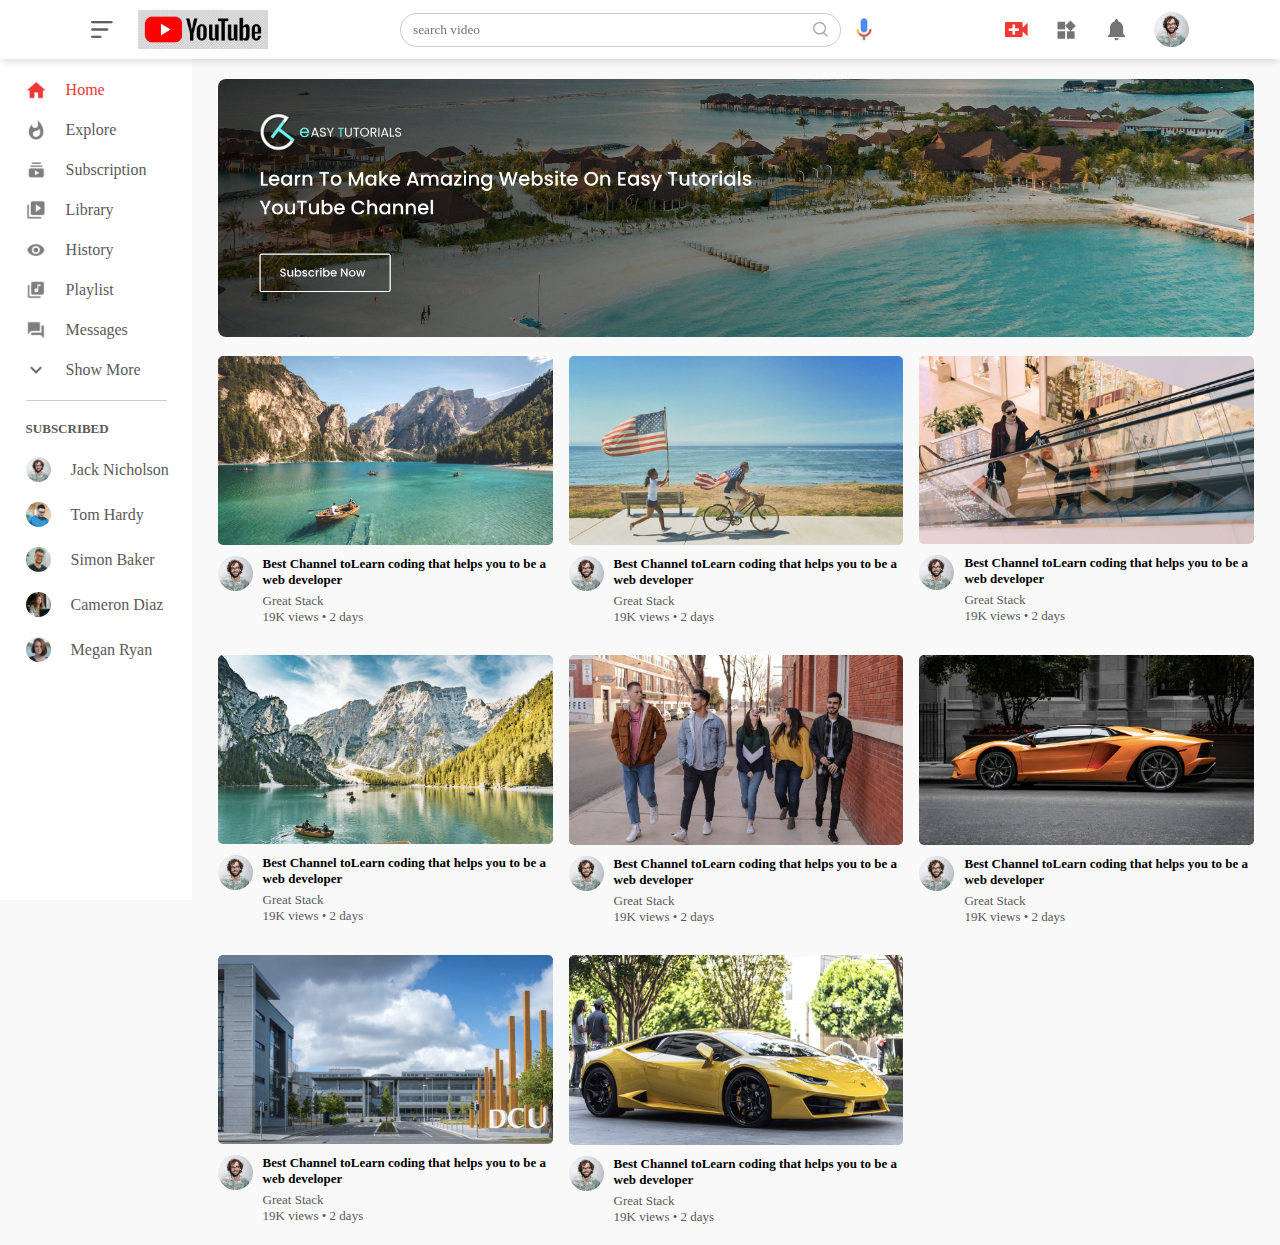
==== index.html @ 3945e8a6 "added and styled the list of videos and added some functionalities" ====
<!DOCTYPE html>
<html lang="en">
<head>
    <meta charset="UTF-8">
    <meta name="viewport" content="width=device-width, initial-scale=1.0">
   <link rel="stylesheet" href="style.css">
    <title>Youtube-clone</title>
</head>
<body>
    <!-- nav bar -->
     <nav class="flex-div">
        <div class="nav-left flex-div">
            <img class="menu-icon" src="./images/menu.png"   alt="">
            <img class="logo" src="./images/youtube_logo.png" width="140px" alt="">


        </div>

        <div class="nav-middle flex-div">
            <div class="search-box flex-div">
                <input type="text" placeholder="search video">
                <img src="images/search.png" alt="">
            </div>

            <img class="mic-icon" src="images/voice-search.png" alt="">
        </div>

        <div class="flex-div nav-right">
            <img src="images/upload.png" alt="">
            <img src="images/more.png" alt="">
            <img src="images/notification.png" alt="">
            <img class="user-icon" src="images/Jack.png" alt="">


        </div>
     </nav>

     <!-- Side bar -->

     <div class="sidebar">
        <div class="shortcut-links">
            <a href=""><img src="images/home.png" alt=""><p>Home</p></a>
            <a href=""><img src="images/explore.png" alt=""><p>Explore</p></a>
            <a href=""><img src="images/subscriprion.png" alt=""><p>Subscription</p></a>
            <a href=""><img src="images/library.png" alt=""><p>Library</p></a>
            <a href=""><img src="images/history.png" alt=""><p>History</p></a>
            <a href=""><img src="images/playlist.png" alt=""><p>Playlist</p></a>
            <a href=""><img src="images/messages.png" alt=""><p>Messages</p></a>
            <a href=""><img src="images/show-more.png" alt=""><p>Show More</p></a>
            <hr>
        </div>

        <div class="subscribed-list">
            <h3>SUBSCRIBED</h3>
            <a href=""><img src="images/Jack.png" alt=""><p>Jack Nicholson </p></a>
            <a href=""><img src="images/tom.png" alt=""><p>Tom Hardy </p></a>
            <a href=""><img src="images/simon.png" alt=""><p>Simon Baker </p></a>
            <a href=""><img src="images/cameron.png" alt=""><p>Cameron Diaz </p></a>
            <a href=""><img src="images/megan.png" alt=""><p>Megan Ryan</p></a>

        </div>
        

     </div>

     <!-- Main  -->

     <div class="container">
        <!-- Main top banner  -->
        <div class="banner">
            <img src="./images/banner.png" alt="">
        </div>
            <!-- List of videos -->
        <div class="list-container">
            <div class="vid-list">
                <a href="">
                <img class="thumbnail1" src="images/thumbnail1.png" alt="">
                </a>
                <div class="flex-div">
                    <img src="images/Jack.png" alt="">
                    <div class="vid-info">
                        <a href="">Best Channel toLearn coding that helps you to be a web developer</a>
                        <p>Great Stack</p>
                        <P>19K views &bull; 2 days </P>
                    </div>
                </div>
            </div>

            <div class="vid-list">
                <a href="">
                <img class="thumbnail1" src="images/thumbnail2.png" alt="">
                </a>
                <div class="flex-div">
                    <img src="images/Jack.png" alt="">
                    <div class="vid-info">
                        <a href="">Best Channel toLearn coding that helps you to be a web developer</a>
                        <p>Great Stack</p>
                        <P>19K views &bull; 2 days </P>
                    </div>
                </div>
            </div>

            <div class="vid-list">
                <a href="">
                <img class="thumbnail1" src="images/thumbnail3.png" alt="">
                </a>
                <div class="flex-div">
                    <img src="images/Jack.png" alt="">
                    <div class="vid-info">
                        <a href="">Best Channel toLearn coding that helps you to be a web developer</a>
                        <p>Great Stack</p>
                        <P>19K views &bull; 2 days </P>
                    </div>
                </div>
            </div>

            <div class="vid-list">
                <a href="">
                <img class="thumbnail1" src="images/thumbnail4.png" alt="">
                </a>
                <div class="flex-div">
                    <img src="images/Jack.png" alt="">
                    <div class="vid-info">
                        <a href="">Best Channel toLearn coding that helps you to be a web developer</a>
                        <p>Great Stack</p>
                        <P>19K views &bull; 2 days </P>
                    </div>
                </div>
            </div>

            <div class="vid-list">
                <a href="">
                <img class="thumbnail1" src="images/thumbnail5.png" alt="">
                </a>
                <div class="flex-div">
                    <img src="images/Jack.png" alt="">
                    <div class="vid-info">
                        <a href="">Best Channel toLearn coding that helps you to be a web developer</a>
                        <p>Great Stack</p>
                        <P>19K views &bull; 2 days </P>
                    </div>
                </div>
            </div>

            <div class="vid-list">
                <a href="">
                <img class="thumbnail1" src="images/thumbnail6.png" alt="">
                </a>
                <div class="flex-div">
                    <img src="images/Jack.png" alt="">
                    <div class="vid-info">
                        <a href="">Best Channel toLearn coding that helps you to be a web developer</a>
                        <p>Great Stack</p>
                        <P>19K views &bull; 2 days </P>
                    </div>
                </div>
            </div>

            <div class="vid-list">
                <a href="">
                <img class="thumbnail1" src="images/thumbnail7.png" alt="">
                </a>
                <div class="flex-div">
                    <img src="images/Jack.png" alt="">
                    <div class="vid-info">
                        <a href="">Best Channel toLearn coding that helps you to be a web developer</a>
                        <p>Great Stack</p>
                        <P>19K views &bull; 2 days </P>
                    </div>
                </div>
            </div>

            <div class="vid-list">
                <a href="">
                <img class="thumbnail1" src="images/thumbnail8.png" alt="">
                </a>
                <div class="flex-div">
                    <img src="images/Jack.png" alt="">
                    <div class="vid-info">
                        <a href="">Best Channel toLearn coding that helps you to be a web developer</a>
                        <p>Great Stack</p>
                        <P>19K views &bull; 2 days </P>
                    </div>
                </div>
            </div>
        </div>
     </div>

     <script src="script.js"></script>
</body>

</html>
---- style.css ----
*{
    margin: 0;
    padding: 0;
    font-family: 'poppins','sans-serif';
    box-sizing: border-box;
}

a{
    text-decoration: none;
    color:#5a5a5a
}

img{
    cursor: pointer;
}

/* nav bar  */

.flex-div{
    display: flex;
    align-items: center;
}

nav{
    padding: 10px 2%;
    justify-content: space-around;
    box-shadow: 0 0  10px rgba(0, 0, 0, 0.2);
    background: #fff;
    position: sticky;
    top: 0;
    z-index: 10;
}

.nav-right img{
    width: 25px;
    margin-right: 25px;
    
}
.nav-right .user-icon{
    width:35px;
    border-radius: 50%;
    margin-right:0;
}

.nav-left .menu-icon{
    width:22px;
    margin-right: 25px;
}

.nav-left .logo{
    width:130px
}

.nav-middle .mic-icon{
    width: 16px;

}

.nav-middle .search-box{
    border: 1px solid #ccc;
    margin-right: 15px;
    padding: 8px 12px;
    border-radius: 25px;

}

.nav-middle .search-box input{
    width:400px;
    border: 0;
    outline: 0;
    background: transparent;
}

.nav-middle .search-box img{
    width:15px;
}

/* Side bar */

.sidebar{
    background: #fff;
    width: 15%;
    height: 100vh;
    position: fixed;
    top:0;
    padding-left: 2%;
    padding-top: 80px;
}
.shortcut-links a img{
    width: 20px;
    margin-right: 20px;

}

.shortcut-links a {
    display: flex;
    align-items: center;
    margin-bottom: 20px;
    width: fit-content;
    flex-wrap: wrap;
}
.shortcut-links a:first-child{
    color:#ed3833;
}
.sidebar hr{
    border: 0;
    height: 1px;
    background: #ccc;
    width: 85%;
}
.subscribed-list h3{
    font-size: 13px;
    margin: 20px 0;
    color:#5a5a5a;
}

.subscribed-list a{
    display: flex;
    align-items: center;
    margin-bottom: 20px;
    width:fit-content;
    flex-wrap:wrap ;
}    
.subscribed-list a img{
    width: 25px;
    border-radius: 50%;
    margin-right: 20px;
}

.small-sidebar{
    width: 5%;
}

.small-sidebar a p{
    display: none;
}

.small-sidebar h3{
display: none;
}

/* To toggle menu icon  */
.small-sidebar hr{
    width: 50%;
    margin-bottom: 25px;
}

/* middle top (Banner ) */
.container{
    background: #f9f9f9;
    padding-left: 17%;
    padding-right: 2%;
    padding-top: 20px;
    padding-bottom: 20px;
}

.large-container{
    padding-left: 7%;

}


.banner{
    width: 100%

}
.banner img{
    width: 100%;
    border-radius: 8px;
}

.list-container{
    display: grid;
    grid-template-columns: repeat(auto-fit, minmax(250px, 1fr));
    grid-column-gap: 16px;
    grid-row-gap: 30px;
    margin-top:15px
}
.vid-list .thumbnail1{
    width: 100%;
    border-radius: 5px;
}

.vid-list .flex-div{
    align-items: flex-start;
    margin-top: 7px;
}

.vid-list .flex-div img{
    width: 35px;
    margin-right: 10px;
    border-radius: 50%;
}

.vid-info{
    color: #5a5a5a;
    font-size:13px;
}
.vid-info a{
    color: #000;
    font-weight: 600;
    display: block;
    margin-bottom: 5px;
}
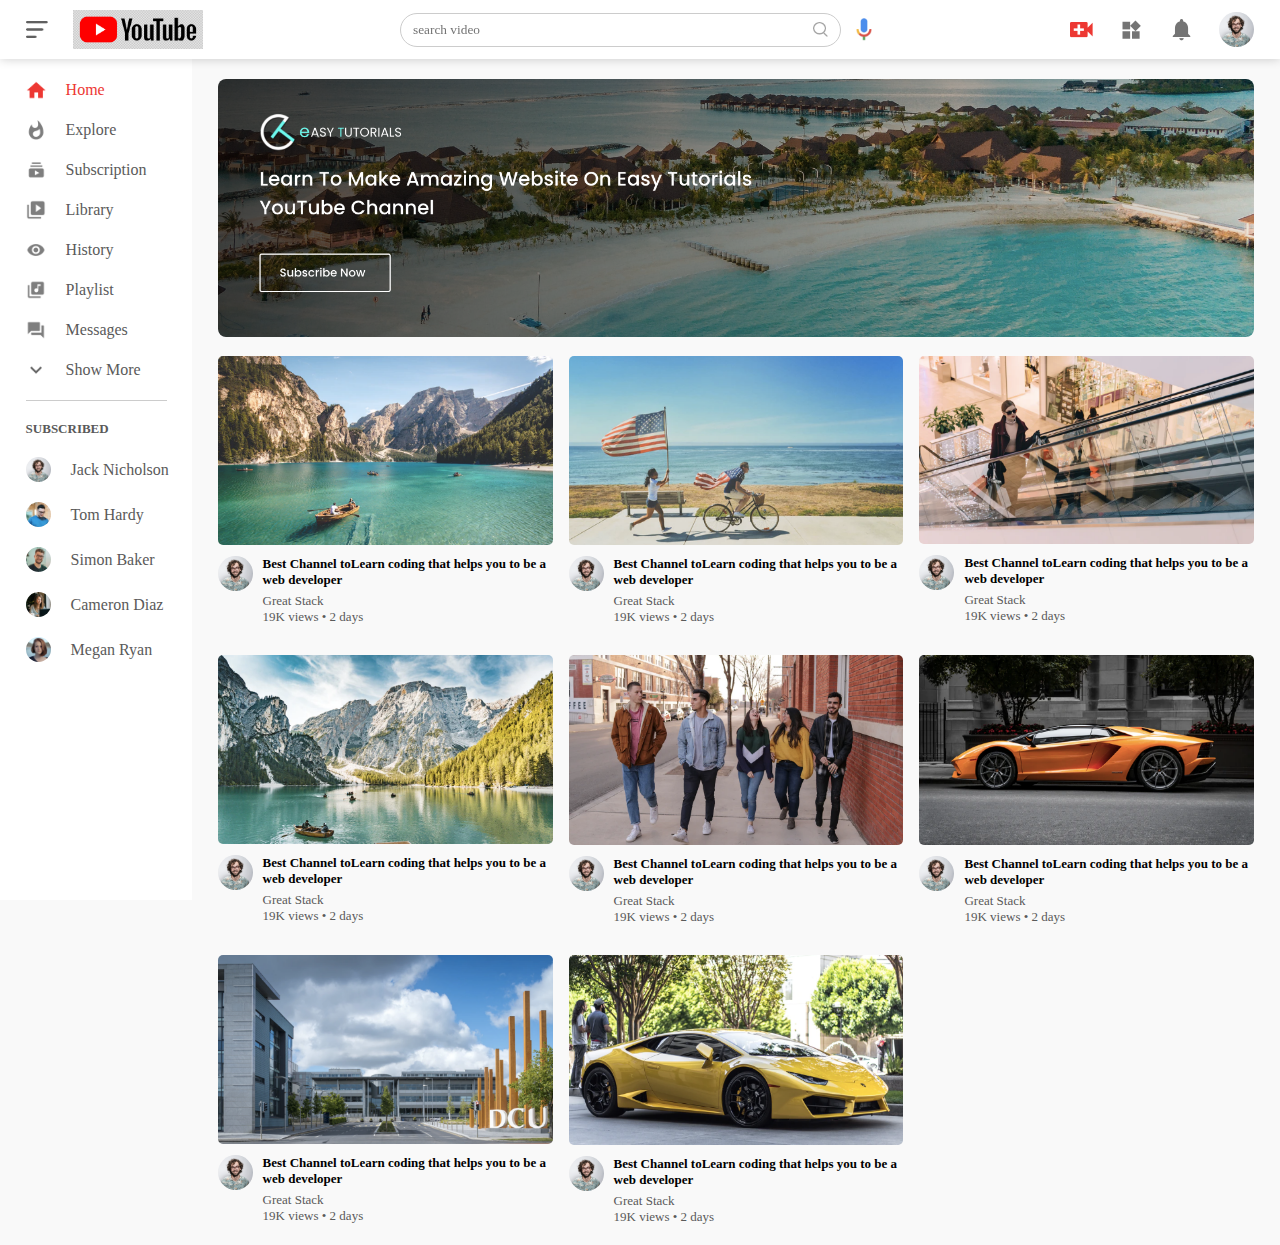
==== commit 499fb921: "added a video play page" ====
--- a/index.html
+++ b/index.html
@@ -73,13 +73,13 @@
             <!-- List of videos -->
         <div class="list-container">
             <div class="vid-list">
-                <a href="">
+                <a href="video-play.html">
                 <img class="thumbnail1" src="images/thumbnail1.png" alt="">
                 </a>
                 <div class="flex-div">
                     <img src="images/Jack.png" alt="">
                     <div class="vid-info">
-                        <a href="">Best Channel toLearn coding that helps you to be a web developer</a>
+                        <a href="video-play.html">Best Channel toLearn coding that helps you to be a web developer</a>
                         <p>Great Stack</p>
                         <P>19K views &bull; 2 days </P>
                     </div>
--- a/style.css
+++ b/style.css
@@ -23,7 +23,7 @@
 
 nav{
     padding: 10px 2%;
-    justify-content: space-around;
+    justify-content: space-between;
     box-shadow: 0 0  10px rgba(0, 0, 0, 0.2);
     background: #fff;
     position: sticky;
@@ -202,3 +202,39 @@
     display: block;
     margin-bottom: 5px;
 }
+
+
+/* Media Query */
+
+@media (max-width: 900px){
+    .menu-icon, .sidebar{
+        display: none;
+    }
+
+
+    .container, .large-container{
+        padding-left: 5%;
+        padding-right: 5%;
+    }
+
+    .nav-right img{
+        display: none;
+    }
+
+    .nav-right .user-icon{
+        display: block;
+        width: 30px;
+    }
+
+    .nav-middle .search-box input{
+        width: 100px;
+        
+    }
+    .nav-middle .mic-icon{
+        display: none;
+    }
+
+    .logo{
+        width:90px;
+    }
+}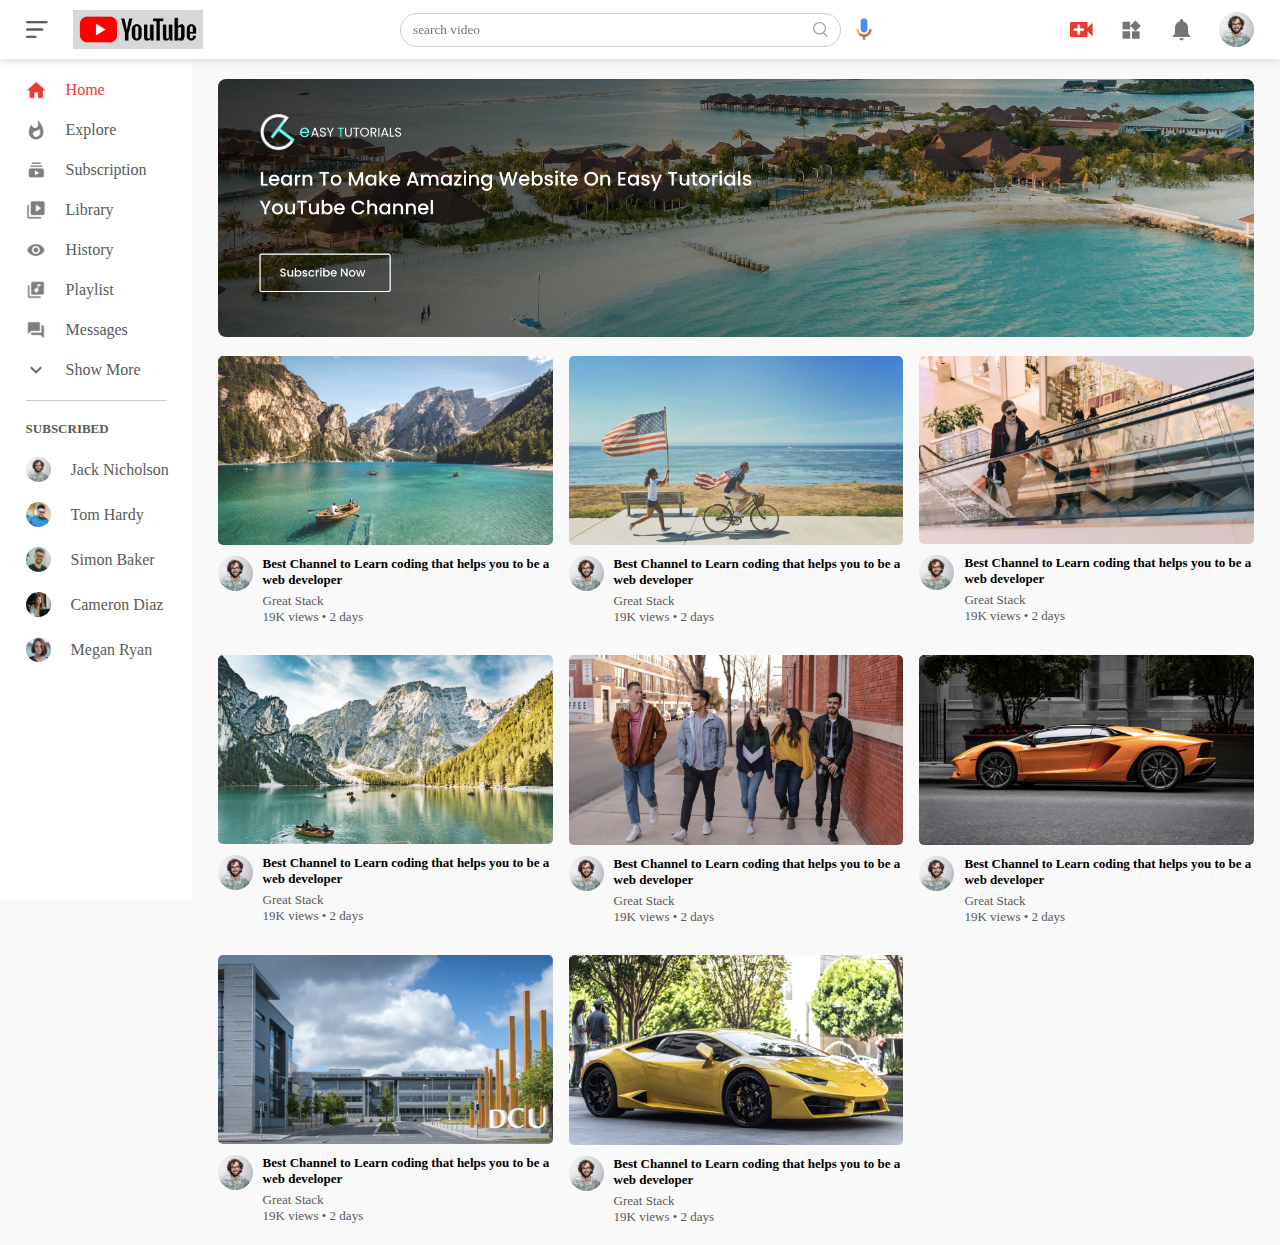
==== commit 0f58cdf6: "added and styled the layout of video and video info" ====
--- a/index.html
+++ b/index.html
@@ -79,7 +79,7 @@
                 <div class="flex-div">
                     <img src="images/Jack.png" alt="">
                     <div class="vid-info">
-                        <a href="video-play.html">Best Channel toLearn coding that helps you to be a web developer</a>
+                        <a href="video-play.html">Best Channel to Learn coding that helps you to be a web developer</a>
                         <p>Great Stack</p>
                         <P>19K views &bull; 2 days </P>
                     </div>
@@ -93,7 +93,7 @@
                 <div class="flex-div">
                     <img src="images/Jack.png" alt="">
                     <div class="vid-info">
-                        <a href="">Best Channel toLearn coding that helps you to be a web developer</a>
+                        <a href="">Best Channel to Learn coding that helps you to be a web developer</a>
                         <p>Great Stack</p>
                         <P>19K views &bull; 2 days </P>
                     </div>
@@ -107,7 +107,7 @@
                 <div class="flex-div">
                     <img src="images/Jack.png" alt="">
                     <div class="vid-info">
-                        <a href="">Best Channel toLearn coding that helps you to be a web developer</a>
+                        <a href="">Best Channel to Learn coding that helps you to be a web developer</a>
                         <p>Great Stack</p>
                         <P>19K views &bull; 2 days </P>
                     </div>
@@ -121,7 +121,7 @@
                 <div class="flex-div">
                     <img src="images/Jack.png" alt="">
                     <div class="vid-info">
-                        <a href="">Best Channel toLearn coding that helps you to be a web developer</a>
+                        <a href="">Best Channel to Learn coding that helps you to be a web developer</a>
                         <p>Great Stack</p>
                         <P>19K views &bull; 2 days </P>
                     </div>
@@ -135,7 +135,7 @@
                 <div class="flex-div">
                     <img src="images/Jack.png" alt="">
                     <div class="vid-info">
-                        <a href="">Best Channel toLearn coding that helps you to be a web developer</a>
+                        <a href="">Best Channel to Learn coding that helps you to be a web developer</a>
                         <p>Great Stack</p>
                         <P>19K views &bull; 2 days </P>
                     </div>
@@ -149,7 +149,7 @@
                 <div class="flex-div">
                     <img src="images/Jack.png" alt="">
                     <div class="vid-info">
-                        <a href="">Best Channel toLearn coding that helps you to be a web developer</a>
+                        <a href="">Best Channel to Learn coding that helps you to be a web developer</a>
                         <p>Great Stack</p>
                         <P>19K views &bull; 2 days </P>
                     </div>
@@ -163,7 +163,7 @@
                 <div class="flex-div">
                     <img src="images/Jack.png" alt="">
                     <div class="vid-info">
-                        <a href="">Best Channel toLearn coding that helps you to be a web developer</a>
+                        <a href="">Best Channel to Learn coding that helps you to be a web developer</a>
                         <p>Great Stack</p>
                         <P>19K views &bull; 2 days </P>
                     </div>
@@ -177,7 +177,7 @@
                 <div class="flex-div">
                     <img src="images/Jack.png" alt="">
                     <div class="vid-info">
-                        <a href="">Best Channel toLearn coding that helps you to be a web developer</a>
+                        <a href="">Best Channel to Learn coding that helps you to be a web developer</a>
                         <p>Great Stack</p>
                         <P>19K views &bull; 2 days </P>
                     </div>
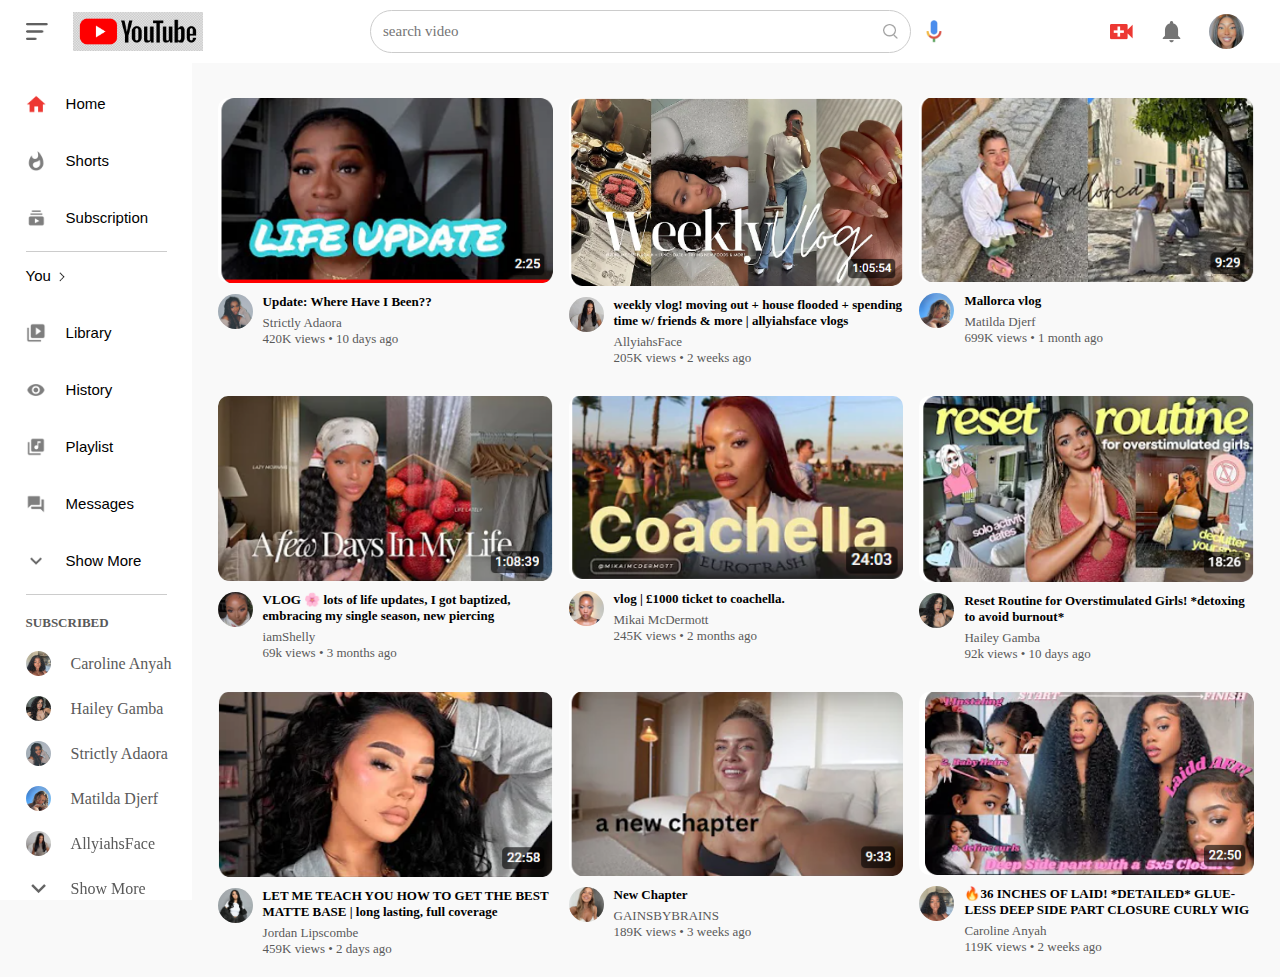
==== commit 4c674665: "updated design and added new images" ====
--- a/index.html
+++ b/index.html
@@ -27,9 +27,8 @@
 
         <div class="flex-div nav-right">
             <img src="images/upload.png" alt="">
-            <img src="images/more.png" alt="">
             <img src="images/notification.png" alt="">
-            <img class="user-icon" src="images/Jack.png" alt="">
+            <img class="user-icon" src="images/profile.png" alt="">
 
 
         </div>
@@ -39,9 +38,12 @@
 
      <div class="sidebar">
         <div class="shortcut-links">
-            <a href=""><img src="images/home.png" alt=""><p>Home</p></a>
-            <a href=""><img src="images/explore.png" alt=""><p>Explore</p></a>
+            <a  href=""><img src="images/home.png" alt=""><p>Home</p></a>
+            <a href=""><img src="images/explore.png" alt=""><p>Shorts</p></a>
             <a href=""><img src="images/subscriprion.png" alt=""><p>Subscription</p></a>
+            <hr>
+            <a href=""><p>You</p><img src="images/right.png" alt=""></a>
+
             <a href=""><img src="images/library.png" alt=""><p>Library</p></a>
             <a href=""><img src="images/history.png" alt=""><p>History</p></a>
             <a href=""><img src="images/playlist.png" alt=""><p>Playlist</p></a>
@@ -52,11 +54,12 @@
 
         <div class="subscribed-list">
             <h3>SUBSCRIBED</h3>
-            <a href=""><img src="images/Jack.png" alt=""><p>Jack Nicholson </p></a>
-            <a href=""><img src="images/tom.png" alt=""><p>Tom Hardy </p></a>
-            <a href=""><img src="images/simon.png" alt=""><p>Simon Baker </p></a>
-            <a href=""><img src="images/cameron.png" alt=""><p>Cameron Diaz </p></a>
-            <a href=""><img src="images/megan.png" alt=""><p>Megan Ryan</p></a>
+            <a href=""><img src="images/caro1.png" alt=""><p>Caroline Anyah</p></a>
+            <a href=""><img src="images/hailey1.png" alt=""><p>Hailey Gamba</p></a>
+            <a href=""><img src="images/adaora1.png" alt=""><p>Strictly Adaora </p></a>
+            <a href=""><img src="images/mat1.png" alt=""><p>Matilda Djerf</p></a>
+            <a href=""><img src="images/aaliyah1.jpg" alt=""><p>AllyiahsFace</p></a>
+            <a href=""><img src="images/show-more.png" alt=""><p>Show More</p></a>
 
         </div>
         
@@ -67,122 +70,141 @@
 
      <div class="container">
         <!-- Main top banner  -->
-        <div class="banner">
+        <!-- <div class="banner">
             <img src="./images/banner.png" alt="">
-        </div>
+        </div> -->
             <!-- List of videos -->
         <div class="list-container">
+
+            <div class="vid-list">
+                <a href="">
+                <img class="thumbnail1" src="images/adaora2.png" alt="">
+                </a>
+                <div class="flex-div">
+                    <img src="images/adaora1.png" alt="">
+                    <div class="vid-info">
+                        <a href="">Update: Where Have I Been??</a>
+                        <p>Strictly Adaora</p>
+                        <P>420K views &bull; 10 days ago </P>
+                    </div>
+                </div>
+            </div>
+
             <div class="vid-list">
                 <a href="video-play.html">
-                <img class="thumbnail1" src="images/thumbnail1.png" alt="">
-                </a>
-                <div class="flex-div">
-                    <img src="images/Jack.png" alt="">
-                    <div class="vid-info">
-                        <a href="video-play.html">Best Channel to Learn coding that helps you to be a web developer</a>
-                        <p>Great Stack</p>
-                        <P>19K views &bull; 2 days </P>
-                    </div>
-                </div>
-            </div>
-
-            <div class="vid-list">
-                <a href="">
-                <img class="thumbnail1" src="images/thumbnail2.png" alt="">
-                </a>
-                <div class="flex-div">
-                    <img src="images/Jack.png" alt="">
-                    <div class="vid-info">
-                        <a href="">Best Channel to Learn coding that helps you to be a web developer</a>
-                        <p>Great Stack</p>
-                        <P>19K views &bull; 2 days </P>
-                    </div>
-                </div>
-            </div>
-
-            <div class="vid-list">
-                <a href="">
-                <img class="thumbnail1" src="images/thumbnail3.png" alt="">
-                </a>
-                <div class="flex-div">
-                    <img src="images/Jack.png" alt="">
-                    <div class="vid-info">
-                        <a href="">Best Channel to Learn coding that helps you to be a web developer</a>
-                        <p>Great Stack</p>
-                        <P>19K views &bull; 2 days </P>
-                    </div>
-                </div>
-            </div>
-
-            <div class="vid-list">
-                <a href="">
-                <img class="thumbnail1" src="images/thumbnail4.png" alt="">
-                </a>
-                <div class="flex-div">
-                    <img src="images/Jack.png" alt="">
-                    <div class="vid-info">
-                        <a href="">Best Channel to Learn coding that helps you to be a web developer</a>
-                        <p>Great Stack</p>
-                        <P>19K views &bull; 2 days </P>
-                    </div>
-                </div>
-            </div>
-
-            <div class="vid-list">
-                <a href="">
-                <img class="thumbnail1" src="images/thumbnail5.png" alt="">
-                </a>
-                <div class="flex-div">
-                    <img src="images/Jack.png" alt="">
-                    <div class="vid-info">
-                        <a href="">Best Channel to Learn coding that helps you to be a web developer</a>
-                        <p>Great Stack</p>
-                        <P>19K views &bull; 2 days </P>
-                    </div>
-                </div>
-            </div>
-
-            <div class="vid-list">
-                <a href="">
-                <img class="thumbnail1" src="images/thumbnail6.png" alt="">
-                </a>
-                <div class="flex-div">
-                    <img src="images/Jack.png" alt="">
-                    <div class="vid-info">
-                        <a href="">Best Channel to Learn coding that helps you to be a web developer</a>
-                        <p>Great Stack</p>
-                        <P>19K views &bull; 2 days </P>
-                    </div>
-                </div>
-            </div>
-
-            <div class="vid-list">
-                <a href="">
-                <img class="thumbnail1" src="images/thumbnail7.png" alt="">
-                </a>
-                <div class="flex-div">
-                    <img src="images/Jack.png" alt="">
-                    <div class="vid-info">
-                        <a href="">Best Channel to Learn coding that helps you to be a web developer</a>
-                        <p>Great Stack</p>
-                        <P>19K views &bull; 2 days </P>
-                    </div>
-                </div>
-            </div>
-
-            <div class="vid-list">
-                <a href="">
-                <img class="thumbnail1" src="images/thumbnail8.png" alt="">
-                </a>
-                <div class="flex-div">
-                    <img src="images/Jack.png" alt="">
-                    <div class="vid-info">
-                        <a href="">Best Channel to Learn coding that helps you to be a web developer</a>
-                        <p>Great Stack</p>
-                        <P>19K views &bull; 2 days </P>
-                    </div>
-                </div>
-            </div>
+                <img class="thumbnail1" src="images/aaliyah3.png" alt="">
+                </a>
+                <div class="flex-div">
+                    <img src="images/aaliyah1.jpg" alt="">
+                    <div class="vid-info">
+                        <a href="video-play.html">weekly vlog! moving out + house flooded + spending time w/ friends & more | allyiahsface vlogs</a>
+                        <p>AllyiahsFace</p>
+                        <P>205K views &bull; 2 weeks ago </P>
+                    </div>
+                </div>
+            </div>
+
+            <div class="vid-list">
+                <a href="">
+                <img class="thumbnail1" src="images/mat2.png" alt="">
+                </a>
+                <div class="flex-div">
+                    <img src="images/mat1.png" alt="">
+                    <div class="vid-info">
+                        <a href="">Mallorca vlog</a>
+                        <p>Matilda Djerf</p>
+                        <P>699K views &bull; 1 month ago  </P>
+                    </div>
+                </div>
+            </div>
+
+            <div class="vid-list">
+                <a href="">
+                <img class="thumbnail1" src="images/Shelly2.png" alt="">
+                </a>
+                <div class="flex-div">
+                    <img src="images/Shelly1.png" alt="">
+                    <div class="vid-info">
+                        <a href="">VLOG 🌸 lots of life updates, I got baptized, embracing my single season, new piercing</a>
+                        <p>iamShelly</p>
+                        <P>69k views &bull; 3 months ago</P>
+                    </div>
+                </div>
+            </div>
+
+            
+
+            <div class="vid-list">
+                <a href="">
+                <img class="thumbnail1" src="images/mika1.png" alt="">
+                </a>
+                <div class="flex-div">
+                    <img src="images/mika2.png" alt="">
+                    <div class="vid-info">
+                        <a href="">vlog | £1000 ticket to coachella.</a>
+                        <p>Mikai McDermott</p>
+                        <P>245K views &bull; 2 months ago </P>
+                    </div>
+                </div>
+            </div>
+
+            <div class="vid-list">
+                <a href="">
+                <img class="thumbnail1" src="images/hailey2.png" alt="">
+                </a>
+                <div class="flex-div">
+                    <img src="images/hailey1.png" alt="">
+                    <div class="vid-info">
+                        <a href="">Reset Routine for Overstimulated Girls! *detoxing to avoid burnout*</a>
+                        <p>Hailey Gamba</p>
+                        <P>92k views &bull; 10 days ago</P>
+                    </div>
+                </div>
+            </div>
+
+            <div class="vid-list">
+                <a href="">
+                <img class="thumbnail1" src="images/jordan2.png" alt="">
+                </a>
+                <div class="flex-div">
+                    <img src="images/jordan1.png" alt="">
+                    <div class="vid-info">
+                        <a href="">LET ME TEACH YOU HOW TO GET THE BEST MATTE BASE | long lasting, full coverage</a>
+                        <p>Jordan Lipscombe</p>
+                        <P>459K views &bull; 2 days ago </P>
+                    </div>
+                </div>
+            </div>
+
+            <div class="vid-list">
+                <a href="">
+                <img class="thumbnail1" src="images/gain2.png" alt="">
+                </a>
+                <div class="flex-div">
+                    <img src="images/gain1.png" alt="">
+                    <div class="vid-info">
+                        <a href="">New Chapter</a>
+                        <p>GAINSBYBRAINS</p>
+                        <P>189K views &bull; 3 weeks ago </P>
+                    </div>
+                </div>
+            </div>
+
+
+            <div class="vid-list">
+                <a href="video-play.html">
+                <img class="thumbnail1" src="images/caro2.png" alt="">
+                </a>
+                <div class="flex-div">
+                    <img src="images/caro1.png" alt="">
+                    <div class="vid-info">
+                        <a href="video-play.html">🔥36 INCHES OF LAID! *DETAILED* GLUE-LESS DEEP SIDE PART CLOSURE CURLY WIG</a>
+                        <p>Caroline Anyah</p>
+                        <P>119K views &bull; 2 weeks ago </P>
+                    </div>
+                </div>
+            </div>
+
         </div>
      </div>
 
--- a/style.css
+++ b/style.css
@@ -24,7 +24,7 @@
 nav{
     padding: 10px 2%;
     justify-content: space-between;
-    box-shadow: 0 0  10px rgba(0, 0, 0, 0.2);
+    /* box-shadow: 0 0  10px rgba(0, 0, 0, 0.2); */
     background: #fff;
     position: sticky;
     top: 0;
@@ -39,7 +39,7 @@
 .nav-right .user-icon{
     width:35px;
     border-radius: 50%;
-    margin-right:0;
+    margin-right:10px;
 }
 
 .nav-left .menu-icon{
@@ -59,16 +59,17 @@
 .nav-middle .search-box{
     border: 1px solid #ccc;
     margin-right: 15px;
-    padding: 8px 12px;
+    padding: 12px 12px;
     border-radius: 25px;
 
 }
 
 .nav-middle .search-box input{
-    width:400px;
+    width:500px;
     border: 0;
     outline: 0;
     background: transparent;
+    font-size: 15px;
 }
 
 .nav-middle .search-box img{
@@ -95,13 +96,27 @@
 .shortcut-links a {
     display: flex;
     align-items: center;
-    margin-bottom: 20px;
+    margin-bottom: 10px;
     width: fit-content;
     flex-wrap: wrap;
 }
-.shortcut-links a:first-child{
-    color:#ed3833;
-}
+
+.shortcut-links a p{
+    font-size: 15px;
+    font-family: Arial, Helvetica, sans-serif;
+    font-weight: 500;
+    color: #000;
+}
+
+
+.shortcut-links  p{
+    margin:15px 0;
+    font-size: 15px;
+    font-family: Arial, Helvetica, sans-serif;
+    font-weight: 500;
+
+}
+
 .sidebar hr{
     border: 0;
     height: 1px;
@@ -171,14 +186,14 @@
 
 .list-container{
     display: grid;
-    grid-template-columns: repeat(auto-fit, minmax(250px, 1fr));
+    grid-template-columns: repeat(auto-fit, minmax(300px, 1fr));
     grid-column-gap: 16px;
     grid-row-gap: 30px;
     margin-top:15px
 }
 .vid-list .thumbnail1{
     width: 100%;
-    border-radius: 5px;
+    border-radius: 10px;
 }
 
 .vid-list .flex-div{
@@ -223,7 +238,7 @@
 
     .nav-right .user-icon{
         display: block;
-        width: 30px;
+        width: 33px;
     }
 
     .nav-middle .search-box input{
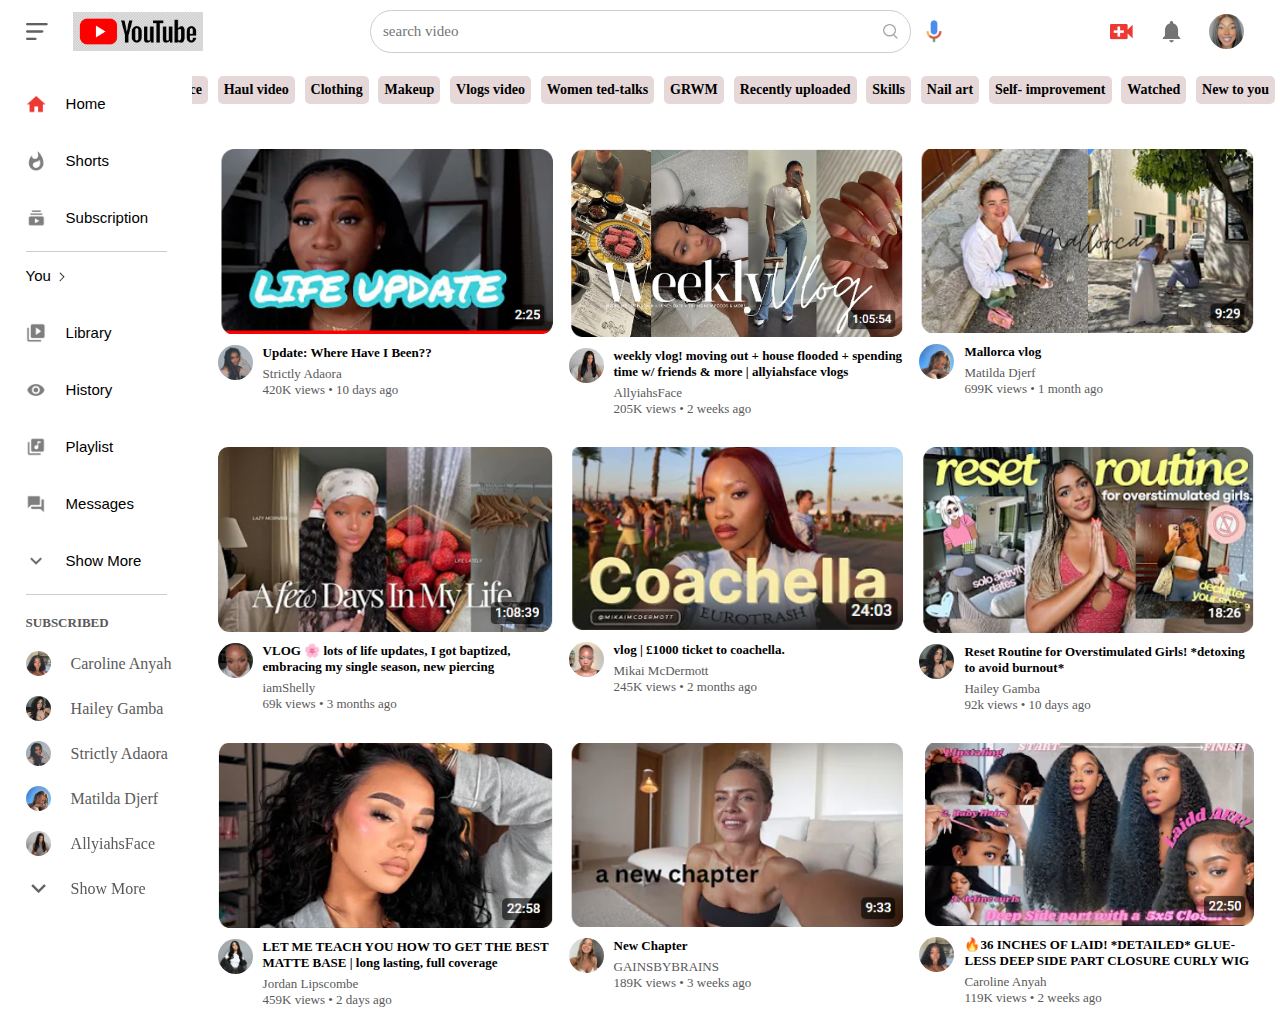
==== commit 08d2bf5d: "Added and styled second nav" ====
--- a/index.html
+++ b/index.html
@@ -34,6 +34,27 @@
         </div>
      </nav>
 
+     <!-- Girl tags -->
+
+     <div class="tag-nav">
+        <p>Self-confidence</p>
+        <p>Haul video</p>
+        <p>Clothing</p>
+        <p>Makeup</p>
+        <p>Vlogs video</p>
+        <p>Women ted-talks</p>
+        <p>GRWM</p>
+        <p>Recently uploaded</p>
+        <p>Skills</p>
+        <p>Nail art</p>
+        <p>Self- improvement</p>
+        <p>Watched </p>
+        <p>New to you</p>
+        
+
+
+     </div>
+
      <!-- Side bar -->
 
      <div class="sidebar">
--- a/style.css
+++ b/style.css
@@ -24,7 +24,6 @@
 nav{
     padding: 10px 2%;
     justify-content: space-between;
-    /* box-shadow: 0 0  10px rgba(0, 0, 0, 0.2); */
     background: #fff;
     position: sticky;
     top: 0;
@@ -75,6 +74,25 @@
 .nav-middle .search-box img{
     width:15px;
 }
+
+/* tag nav */
+.tag-nav{
+    display: flex;
+    font-size: 14px;
+    justify-content: space-around;
+    margin: 13px 0 10px 100px;
+    font-family: Arial, Helvetica, sans-serif;
+}
+
+.tag-nav p{
+    background: #e6d8d8;
+    padding: 6px;
+    border-radius: 5px;
+    font-weight: 600;
+   
+    
+}
+
 
 /* Side bar */
 
@@ -86,7 +104,15 @@
     top:0;
     padding-left: 2%;
     padding-top: 80px;
-}
+
+
+}
+
+.sidebar:hover{
+    overflow-y: scroll;
+    
+  }
+
 .shortcut-links a img{
     width: 20px;
     margin-right: 20px;
@@ -162,7 +188,7 @@
 
 /* middle top (Banner ) */
 .container{
-    background: #f9f9f9;
+    background: #fff;
     padding-left: 17%;
     padding-right: 2%;
     padding-top: 20px;
@@ -220,8 +246,25 @@
 
 
 /* Media Query */
+@media (max-width: 1200px){
+    .tag-nav{
+        font-size: 10px;
+    }
+
+}
+
+@media (max-width: 1000px){
+    .tag-nav{
+        font-size: 8px;
+    }
+}
+
 
 @media (max-width: 900px){
+
+    .tag-nav{
+       display: none;
+    }
     .menu-icon, .sidebar{
         display: none;
     }
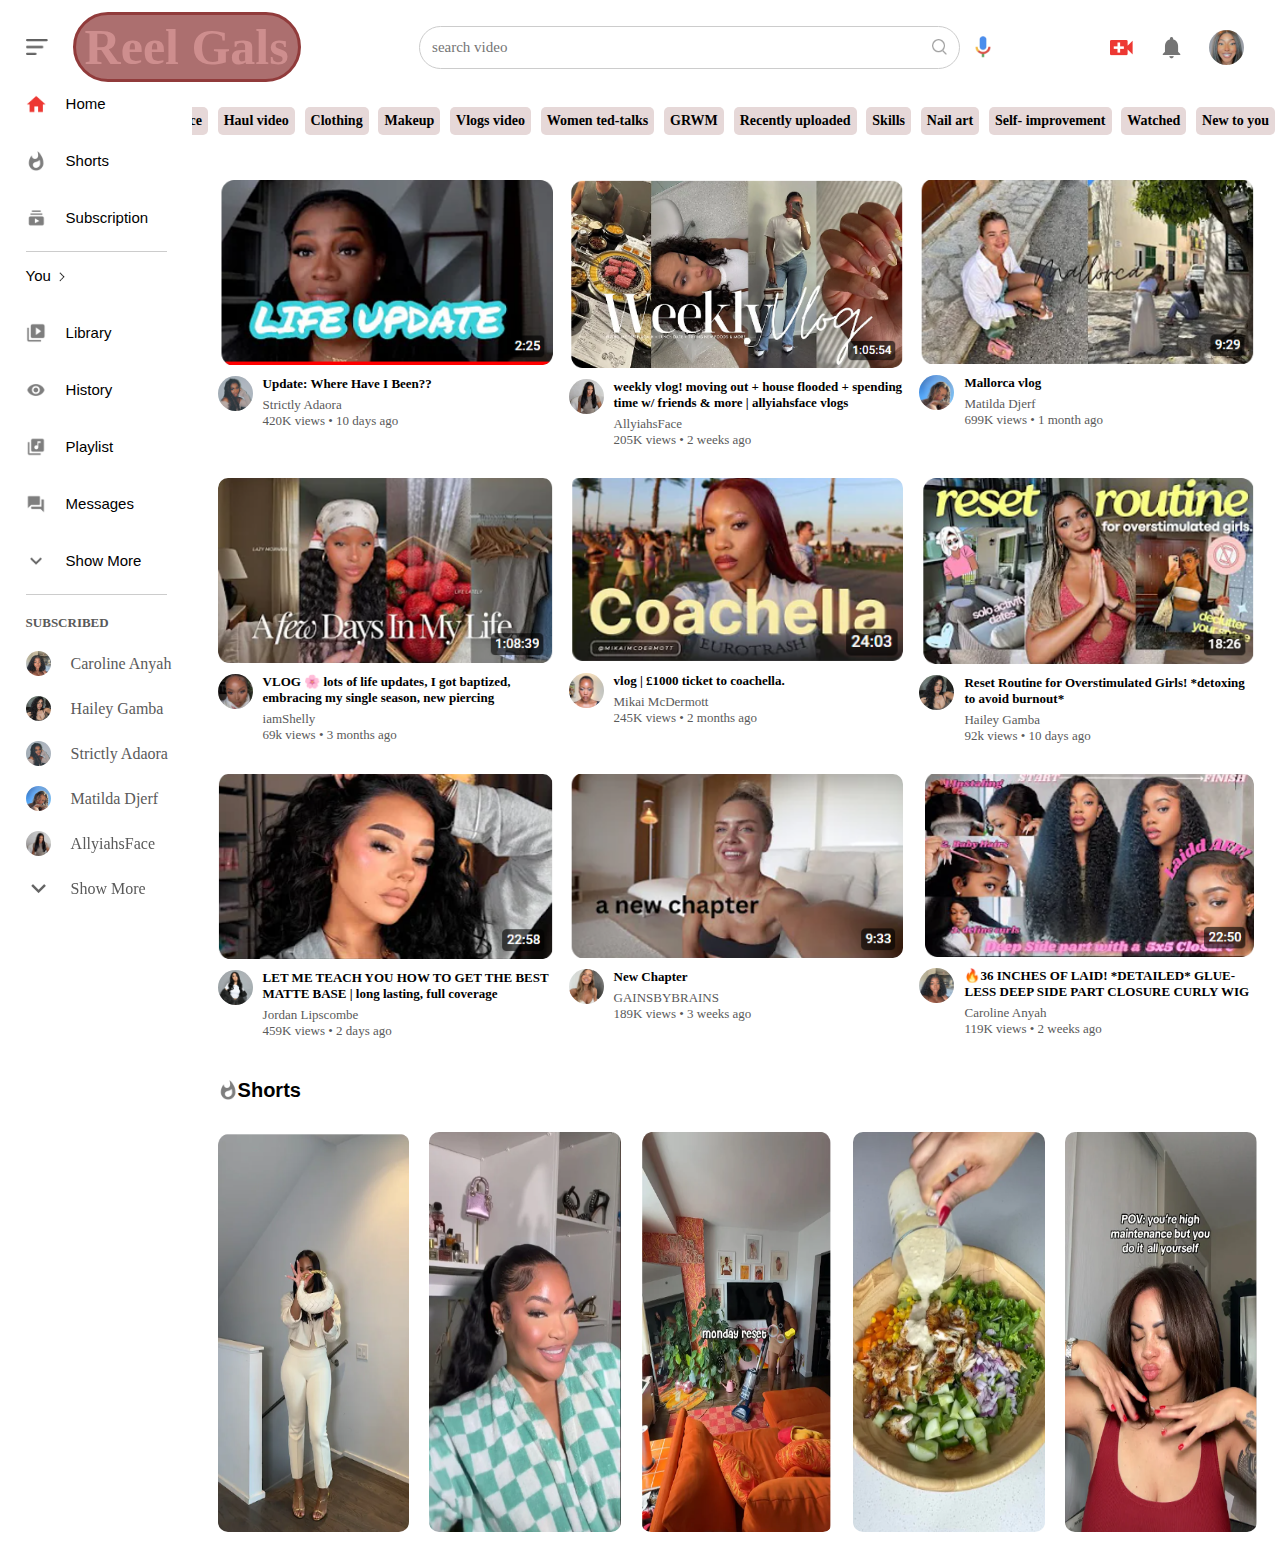
==== commit ec52966d: "Added and styled video shorts section" ====
--- a/index.html
+++ b/index.html
@@ -11,7 +11,9 @@
      <nav class="flex-div">
         <div class="nav-left flex-div">
             <img class="menu-icon" src="./images/menu.png"   alt="">
-            <img class="logo" src="./images/youtube_logo.png" width="140px" alt="">
+            <h1 id="header"> Reel Gals </h1>
+
+            <!-- <img class="logo" src="./images/youtube_logo.png" width="140px" alt=""> -->
 
 
         </div>
@@ -26,8 +28,8 @@
         </div>
 
         <div class="flex-div nav-right">
-            <img src="images/upload.png" alt="">
-            <img src="images/notification.png" alt="">
+            <img class="right-icon" src="images/upload.png" alt="">
+            <img class="right-icon" src="images/notification.png" alt="">
             <img class="user-icon" src="images/profile.png" alt="">
 
 
@@ -227,6 +229,25 @@
             </div>
 
         </div>
+
+        <!-- Shorts -->
+
+       
+        <div class="clips">
+            <div class="title">
+                <img src="images/explore.png" height="20px">
+                <p>Shorts</p>
+
+            </div>
+            <div class="shorts-name">
+            
+            <img src="images/clip1.png" alt="">
+            <img src="images/clip2.png" alt="">
+            <img src="images/clip3.png" alt="">
+            <img src="images/clip5.png" alt="">
+            <img src="images/clip4.png" alt="">
+        </div>
+        </div>
      </div>
 
      <script src="script.js"></script>
--- a/style.css
+++ b/style.css
@@ -46,9 +46,26 @@
     margin-right: 25px;
 }
 
-.nav-left .logo{
+/* .nav-left .logo{
     width:130px
-}
+} */
+
+ #header{
+    font-size: 50px;
+    color:#ce8e8e;
+    border: 3px solid rgb(145, 59, 59);
+    border-radius: 39px;
+    padding: 3px 09px;
+    margin: 2px 0;
+    background: rgb(172, 111, 111);
+}
+
+#header:hover{
+    color:rgb(118, 68, 68);
+    cursor: pointer;
+    box-shadow: 5px 3px rgba(0,0,0,0.2);
+}
+
 
 .nav-middle .mic-icon{
     width: 16px;
@@ -244,6 +261,32 @@
     margin-bottom: 5px;
 }
 
+/* Shorts */
+.clips .title {
+    display: flex;
+    align-items: center;
+    margin-top: 10px;
+}
+
+.clips p{
+    margin: 30px 0;
+    font-family: Arial, Helvetica, sans-serif0;
+    font-size: 20px;
+    font-weight: 600;
+
+}
+
+.shorts-name{
+    display:flex ;
+    gap: 20px;
+    justify-content: space-between;
+    height: 400px;
+
+}
+.shorts-name img{
+    width: 18.5%;
+    border-radius: 10px;
+}
 
 /* Media Query */
 @media (max-width: 1200px){
@@ -251,12 +294,33 @@
         font-size: 10px;
     }
 
+    /* Shorts */
+    .clips{
+        overflow-x: scroll;
+    }
+
+    .shorts-name{
+        height: 300px;
+    
+    }
+    .shorts-name img{
+        width: 28.5%;
+        
+        
+    }
+
 }
 
 @media (max-width: 1000px){
     .tag-nav{
         font-size: 8px;
     }
+/* Shorts */
+    .shorts-name img{
+        width:30%;
+        
+        
+    }
 }
 
 
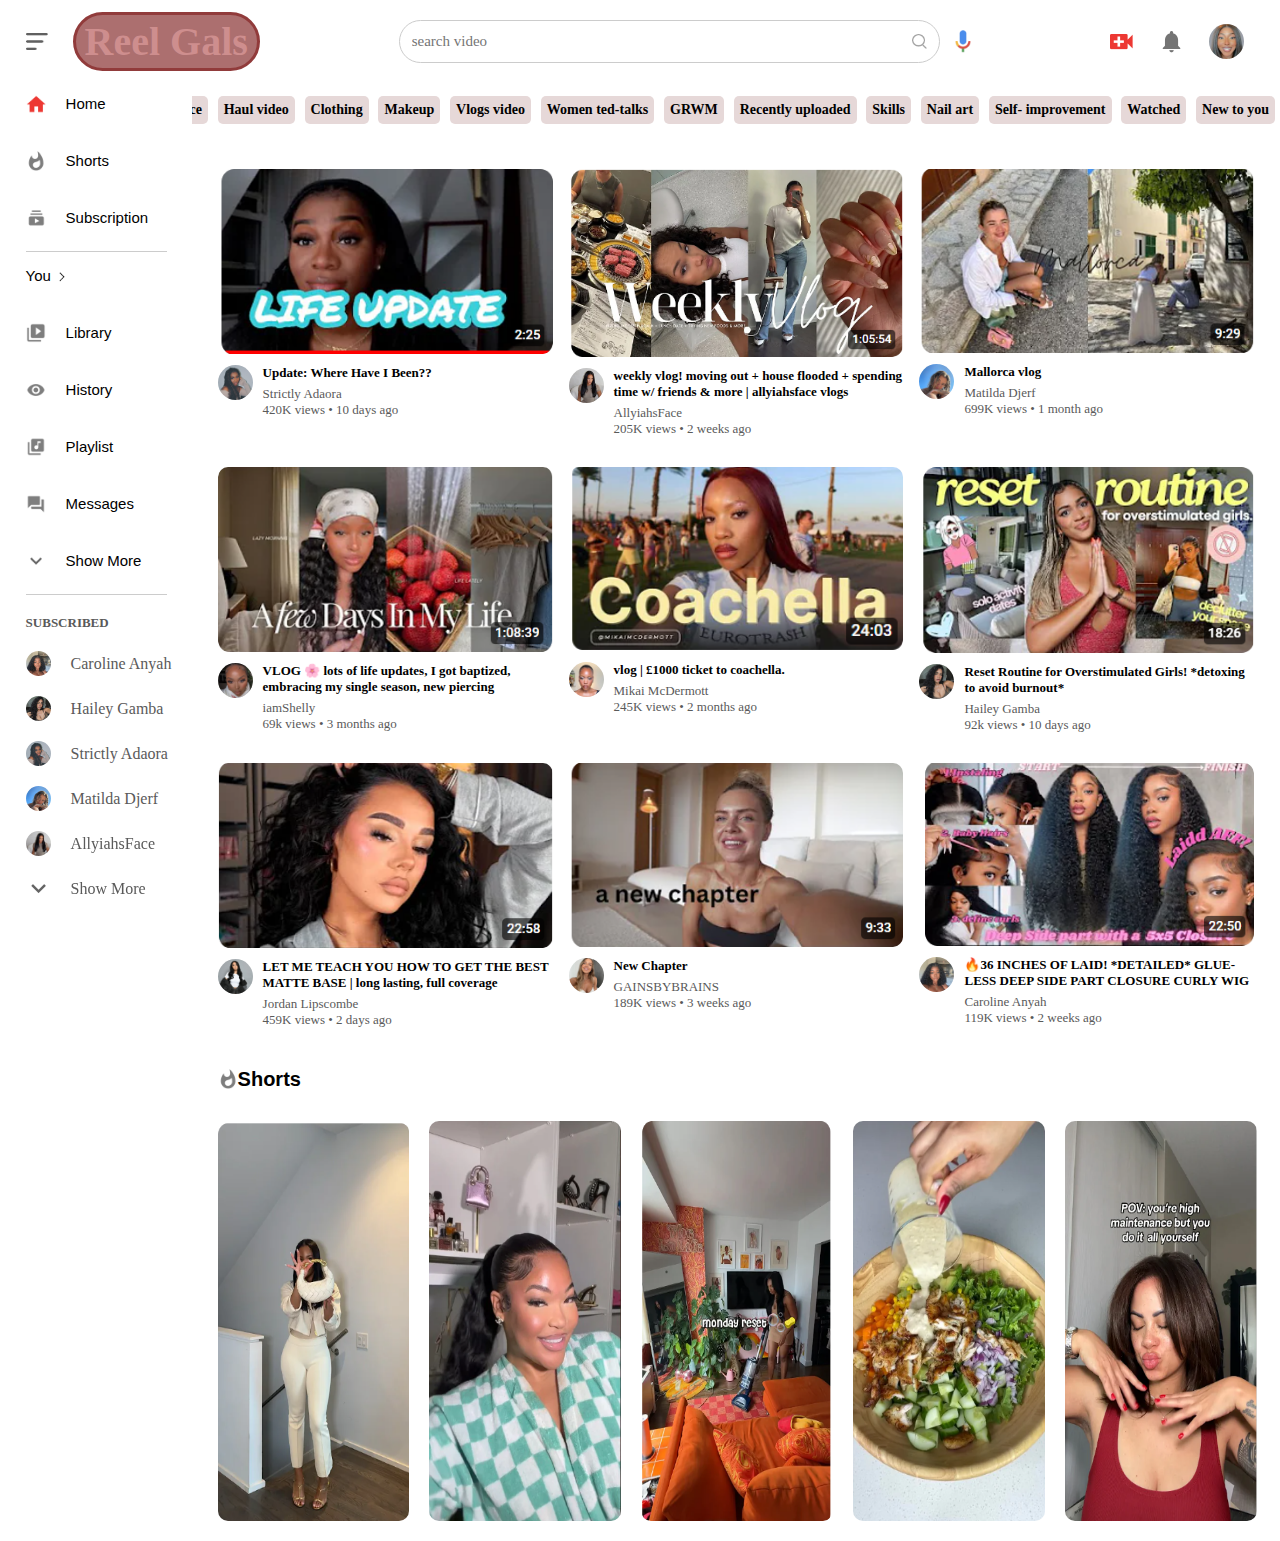
==== commit d6f3d03d: "updated layout" ====
--- a/index.html
+++ b/index.html
@@ -11,7 +11,8 @@
      <nav class="flex-div">
         <div class="nav-left flex-div">
             <img class="menu-icon" src="./images/menu.png"   alt="">
-            <h1 id="header"> Reel Gals </h1>
+            <a href="index.html"><h1 id="header"> Reel Gals </h1></a>
+            
 
             <!-- <img class="logo" src="./images/youtube_logo.png" width="140px" alt=""> -->
 
@@ -100,13 +101,13 @@
         <div class="list-container">
 
             <div class="vid-list">
-                <a href="">
+                <a href="video-play.html">
                 <img class="thumbnail1" src="images/adaora2.png" alt="">
                 </a>
                 <div class="flex-div">
                     <img src="images/adaora1.png" alt="">
                     <div class="vid-info">
-                        <a href="">Update: Where Have I Been??</a>
+                        <a href="video-play.html">Update: Where Have I Been??</a>
                         <p>Strictly Adaora</p>
                         <P>420K views &bull; 10 days ago </P>
                     </div>
--- a/style.css
+++ b/style.css
@@ -51,7 +51,7 @@
 } */
 
  #header{
-    font-size: 50px;
+    font-size: 40px;
     color:#ce8e8e;
     border: 3px solid rgb(145, 59, 59);
     border-radius: 39px;
@@ -99,6 +99,7 @@
     justify-content: space-around;
     margin: 13px 0 10px 100px;
     font-family: Arial, Helvetica, sans-serif;
+
 }
 
 .tag-nav p{
@@ -106,6 +107,7 @@
     padding: 6px;
     border-radius: 5px;
     font-weight: 600;
+    cursor: pointer;
    
     
 }
@@ -309,16 +311,24 @@
         
     }
 
+    .right-icon{
+        display:none;
+    }
+
 }
 
 @media (max-width: 1000px){
+
+    #header{
+        font-size: 35px;
+
+    }
     .tag-nav{
         font-size: 8px;
     }
 /* Shorts */
     .shorts-name img{
-        width:30%;
-        
+        width:30%;    
         
     }
 }
@@ -359,4 +369,5 @@
     .logo{
         width:90px;
     }
+    
 }